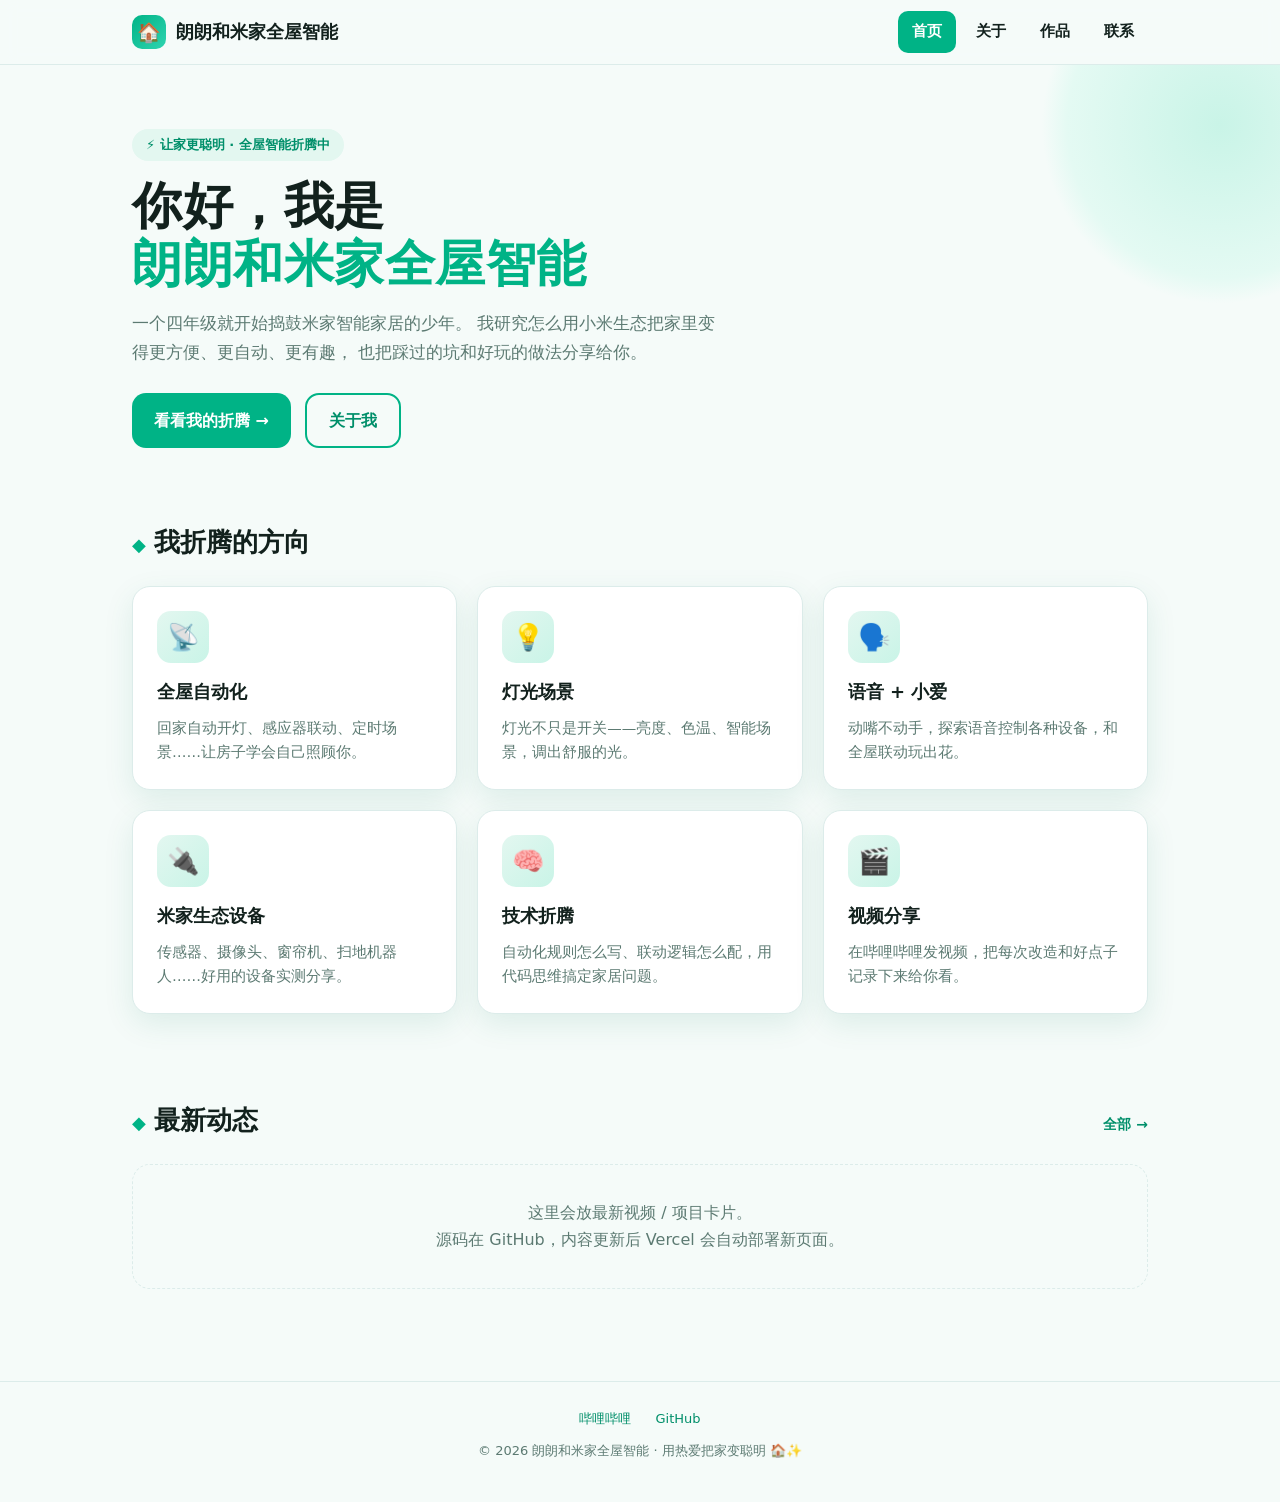
==== index.html @ b3c07362 "Add files via upload" ====
<!DOCTYPE html>
<html lang="zh-CN">
<head>
<meta charset="UTF-8">
<meta name="viewport" content="width=device-width, initial-scale=1.0">
<title>朗朗和米家全屋智能 · 首页</title>
<meta name="description" content="朗朗和米家全屋智能 —— 一个少年折腾智能家居的个人主页。让家更聪明，欢迎交流。">
<link rel="stylesheet" href="css/style.css">
<link rel="icon" href="images/favicon.svg" type="image/svg+xml">
</head>
<body>

<header class="site-head">
  <div class="wrap nav">
    <a class="brand" href="index.html">
      <span class="dot">🏠</span> 朗朗和米家全屋智能
    </a>
    <nav class="nav-links">
      <a href="index.html" class="active">首页</a>
      <a href="about.html">关于</a>
      <a href="works.html">作品</a>
      <a href="contact.html">联系</a>
    </nav>
  </div>
</header>

<section class="hero">
  <div class="wrap">
    <span class="eyebrow">⚡ 让家更聪明 · 全屋智能折腾中</span>
    <h1 class="site-title">你好，我是<br><span class="hilite">朗朗和米家全屋智能</span></h1>
    <p class="hero-desc">
      一个四年级就开始捣鼓米家智能家居的少年。
      我研究怎么用小米生态把家里变得更方便、更自动、更有趣，
      也把踩过的坑和好玩的做法分享给你。
    </p>
    <div class="hero-actions">
      <a class="btn btn-primary" href="works.html">看看我的折腾 →</a>
      <a class="btn btn-ghost" href="about.html">关于我</a>
    </div>
  </div>
</section>

<section>
  <div class="wrap">
    <div class="sec-head">
      <h2 class="sec-title">我折腾的方向</h2>
    </div>
    <div class="grid g-3">
      <div class="card">
        <div class="ico">📡</div>
        <h3>全屋自动化</h3>
        <p>回家自动开灯、感应器联动、定时场景……让房子学会自己照顾你。</p>
      </div>
      <div class="card">
        <div class="ico">💡</div>
        <h3>灯光场景</h3>
        <p>灯光不只是开关——亮度、色温、智能场景，调出舒服的光。</p>
      </div>
      <div class="card">
        <div class="ico">🗣️</div>
        <h3>语音 + 小爱</h3>
        <p>动嘴不动手，探索语音控制各种设备，和全屋联动玩出花。</p>
      </div>
      <div class="card">
        <div class="ico">🔌</div>
        <h3>米家生态设备</h3>
        <p>传感器、摄像头、窗帘机、扫地机器人……好用的设备实测分享。</p>
      </div>
      <div class="card">
        <div class="ico">🧠</div>
        <h3>技术折腾</h3>
        <p>自动化规则怎么写、联动逻辑怎么配，用代码思维搞定家居问题。</p>
      </div>
      <div class="card">
        <div class="ico">🎬</div>
        <h3>视频分享</h3>
        <p>在哔哩哔哩发视频，把每次改造和好点子记录下来给你看。</p>
      </div>
    </div>
  </div>
</section>

<section>
  <div class="wrap">
    <div class="sec-head">
      <h2 class="sec-title">最新动态</h2>
      <a class="sec-more" href="works.html">全部 →</a>
    </div>
    <div class="placeholder">
      这里会放最新视频 / 项目卡片。<br>
      源码在 GitHub，内容更新后 Vercel 会自动部署新页面。
    </div>
  </div>
</section>

<footer class="site-foot">
  <div class="wrap">
    <div class="links">
      <a href="https://space.bilibili.com/3546787713387052" target="_blank" rel="noopener">哔哩哔哩</a>
      <a href="https://github.com/" target="_blank" rel="noopener">GitHub</a>
    </div>
    <p style="margin-top:10px;">© 2026 朗朗和米家全屋智能 · 用热爱把家变聪明 🏠✨</p>
  </div>
</footer>

</body>
</html>
---- css/style.css ----
/* =========================================================
   朗朗和米家全屋智能 · 新站样式
   风格：清爽科技 · 智能家居感 · 青绿色系
   支持桌面 + 手机
   ========================================================= */

:root{
  --bg:#f5fbf9;            /* 页面背景 浅青白 */
  --card:#ffffff;
  --ink:#12211d;           /* 主文字 深青黑 */
  --muted:#5c7a72;         /* 次要文字 */
  --brand:#00b386;         /* 主色 青绿(米家系智能感) */
  --brand-dk:#008f6a;
  --accent:#ff9f43;        /* 强调 暖橙(点缀) */
  --line:#dcecea;
  --radius:18px;
  --shadow:0 10px 30px rgba(0,120,90,.10);
}
*{ margin:0; padding:0; box-sizing:border-box; }
html{ scroll-behavior:smooth; }
body{
  font-family:"PingFang SC","Microsoft YaHei","Segoe UI",system-ui,sans-serif;
  background:var(--bg); color:var(--ink); line-height:1.7;
  -webkit-font-smoothing:antialiased;
}
a{ color:var(--brand-dk); text-decoration:none; }
.wrap{ max-width:1060px; margin:0 auto; padding:0 22px; }

/* ---------- 顶栏 ---------- */
.site-head{
  position:sticky; top:0; z-index:50;
  background:rgba(245,251,249,.85);
  backdrop-filter:blur(8px);
  border-bottom:1px solid var(--line);
}
.nav{ display:flex; align-items:center; justify-content:space-between; height:64px; }
.brand{ display:flex; align-items:center; gap:10px; font-weight:800; font-size:18px; color:var(--ink); }
.brand .dot{
  width:34px;height:34px;border-radius:10px;flex:none;
  background:linear-gradient(135deg,var(--brand),#2fd4b0);
  display:grid;place-items:center;color:#fff;font-size:19px;
}
.nav-links{ display:flex; gap:6px; }
.nav-links a{
  padding:8px 14px; border-radius:10px; color:var(--ink); font-weight:600; font-size:15px;
}
.nav-links a:hover{ background:#e6f6f1; color:var(--brand-dk); }
.nav-links a.active{ background:var(--brand); color:#fff; }

/* ---------- 首页 Hero ---------- */
.hero{
  position:relative; overflow:hidden; padding:64px 0 30px;
}
.hero::before{
  content:""; position:absolute; right:-120px; top:-120px;
  width:360px;height:360px;border-radius:50%;
  background:radial-gradient(circle,#c9f4e7,#e4faf3 60%,transparent 70%);
}
.hero .wrap{ position:relative; }
.eyebrow{
  display:inline-block; padding:5px 14px; border-radius:999px;
  background:#e3f7f0; color:var(--brand-dk); font-size:13px; font-weight:700;
  margin-bottom:16px;
}
h1.site-title{
  font-size:clamp(30px,5.2vw,50px); line-height:1.16; font-weight:900; letter-spacing:.5px;
}
h1.site-title .hilite{ color:var(--brand); }
.hero-desc{ margin-top:16px; max-width:600px; color:var(--muted); font-size:17px; }
.hero-actions{ margin-top:26px; display:flex; gap:14px; flex-wrap:wrap; }
.btn{
  display:inline-flex; align-items:center; gap:8px; font-weight:700;
  padding:12px 22px; border-radius:14px; transition:.18s; cursor:pointer;
}
.btn-primary{ background:var(--brand); color:#fff; }
.btn-primary:hover{ background:var(--brand-dk); transform:translateY(-2px); }
.btn-ghost{ background:transparent; border:2px solid var(--brand); color:var(--brand-dk); }
.btn-ghost:hover{ background:#e3f7f0; }

/* ---------- 分区 ---------- */
section{ padding:42px 0; }
.sec-head{ display:flex; align-items:baseline; justify-content:space-between; margin-bottom:22px; }
h2.sec-title{ font-size:26px; font-weight:800; }
h2.sec-title::before{ content:"◆"; color:var(--brand); margin-right:8px; font-size:18px; }
.sec-more{ font-size:14px; color:var(--brand-dk); font-weight:600; }

/* ---------- 卡片网格 ---------- */
.grid{ display:grid; gap:20px; }
.g-3{ grid-template-columns:repeat(3,1fr); }
.g-2{ grid-template-columns:repeat(2,1fr); }
.card{
  background:var(--card); border:1px solid var(--line); border-radius:var(--radius);
  padding:24px; box-shadow:var(--shadow); transition:.2s;
}
.card:hover{ transform:translateY(-4px); box-shadow:0 16px 40px rgba(0,120,90,.16); }
.card .ico{
  width:52px;height:52px;border-radius:14px;
  background:linear-gradient(135deg,#e3f7f0,#c9f4e7);
  display:grid;place-items:center;font-size:26px;margin-bottom:14px;
}
.card h3{ font-size:18px; margin-bottom:8px; }
.card p{ color:var(--muted); font-size:14.5px; }
.pill{ font-size:12px; }

/* ---------- 关于 ---------- */
.about-card{ display:flex; gap:26px; align-items:flex-start; flex-wrap:wrap; }
.avatar{
  width:140px;height:140px;border-radius:50%; object-fit:cover; flex:none;
  border:4px solid var(--brand);
}
.about-txt{ flex:1; min-width:240px; }
.about-txt p{ margin-bottom:12px; }
.about-txt ul{ padding-left:20px; color:var(--muted); }
.stat-row{ display:flex; gap:18px; flex-wrap:wrap; margin-top:14px; }
.stat{ background:#fff; border:1px solid var(--line); border-radius:14px; padding:12px 18px; }
.stat b{ font-size:20px; color:var(--brand-dk); }

/* ---------- 常见区块共用 ---------- */
.tag{ display:inline-block; background:#eef7f4; color:var(--brand-dk); border-radius:8px;
  padding:2px 10px; font-size:12px; margin:0 6px 8px 0; font-weight:600; }

/* ---------- 页脚 ---------- */
.site-foot{ margin-top:50px; border-top:1px solid var(--line); padding:26px 0 40px; color:var(--muted); font-size:13px; text-align:center; }
.site-foot .links a{ margin:0 10px; }

/* ---------- 空状态 / 留言 ---------- */
.placeholder{
  border:1px dashed var(--line); border-radius:var(--radius); padding:34px; text-align:center; color:var(--muted);
}

/* 缩略卡片(视频/文章) */
.t-card .thumb{
  height:150px; border-radius:12px; margin-bottom:12px;
  background:linear-gradient(135deg,#d8f4ec,#b9ead9);
  display:grid;place-items:center;font-size:15px;color:var(--brand-dk);font-weight:600;
}

/* ---------- 手机适配 ---------- */
@media (max-width:720px){
  .g-3{ grid-template-columns:1fr; }
  .g-2{ grid-template-columns:1fr; }
  .nav-links a{ padding:8px 10px; font-size:14px; }
  .about-card{ flex-direction:column; align-items:center; text-align:center; }
  .about-txt ul{ text-align:left; }
  section{ padding:30px 0; }
}
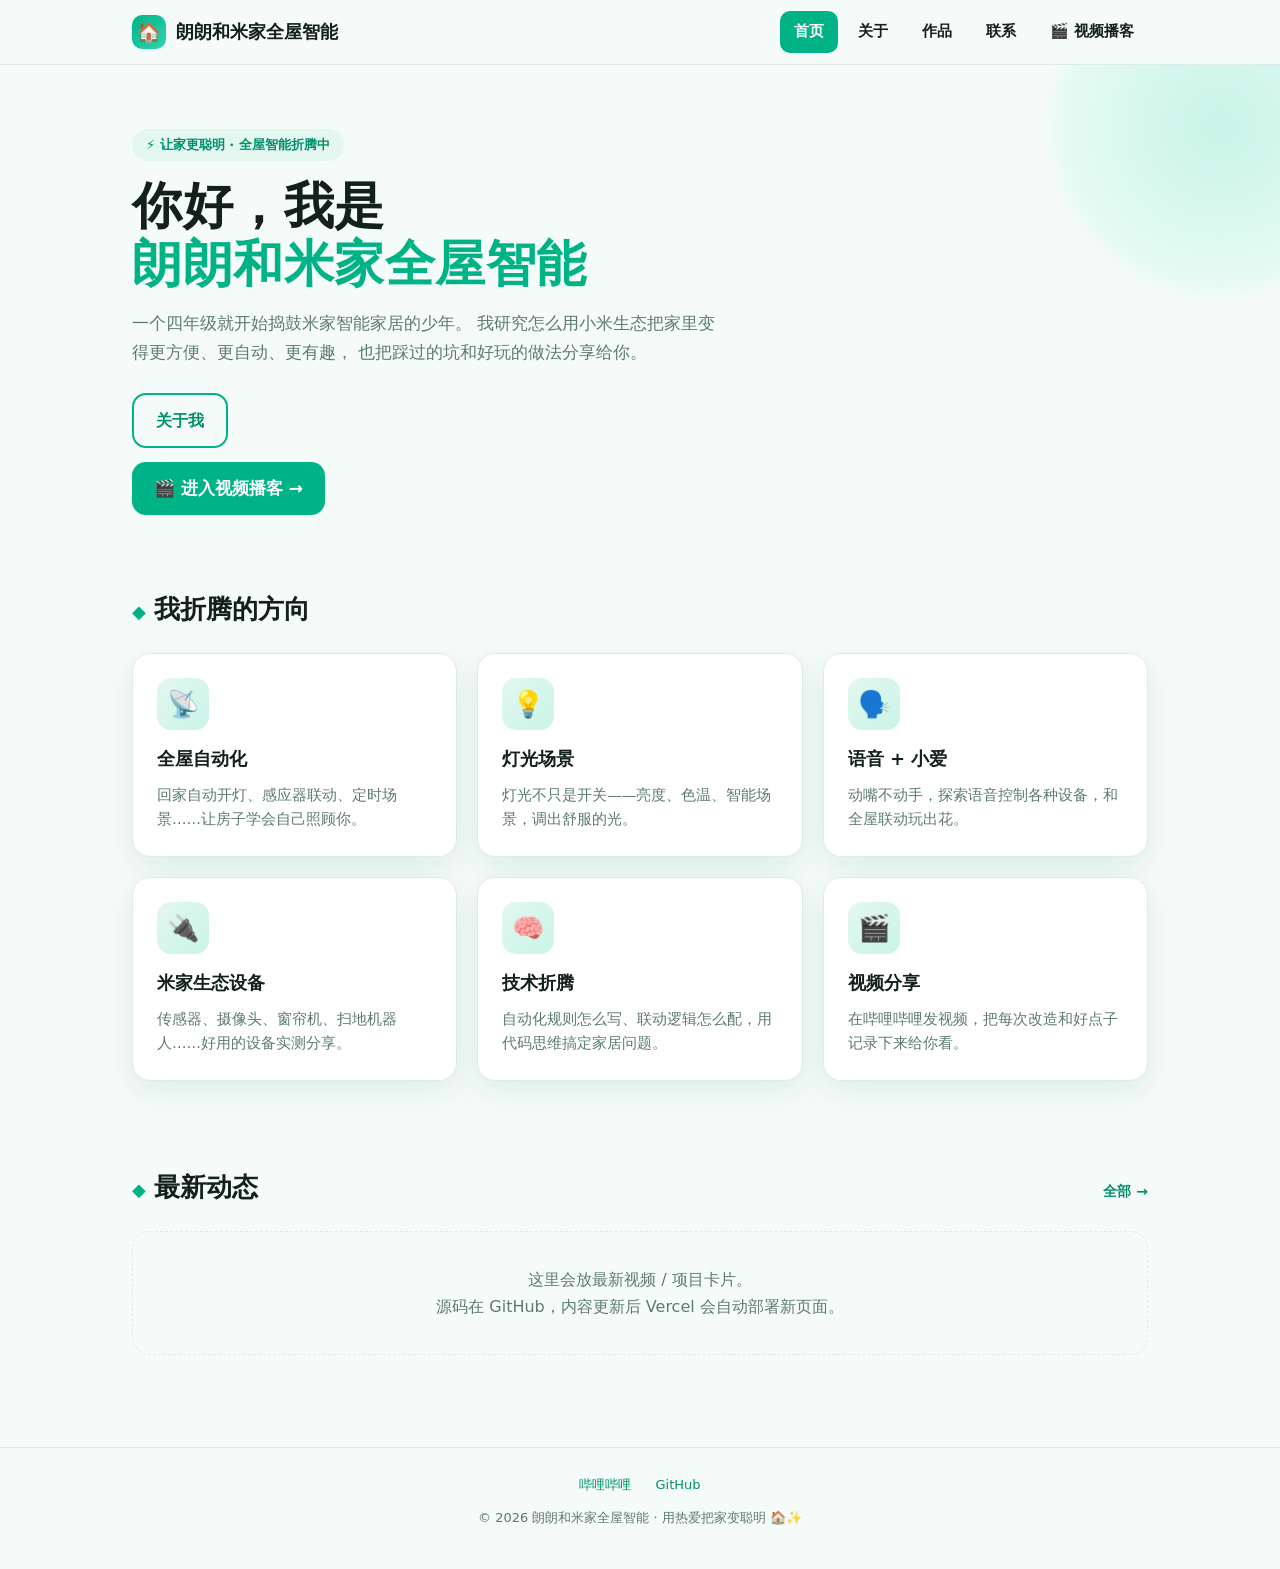
==== commit 862e5e86: "Update index.html" ====
--- a/index.html
+++ b/index.html
@@ -20,6 +20,7 @@
       <a href="about.html">关于</a>
       <a href="works.html">作品</a>
       <a href="contact.html">联系</a>
+      <a href="https://www.blog-lang0768.cc.cd" target="_blank" rel="noopener">🎬 视频播客</a>
     </nav>
   </div>
 </header>
@@ -34,8 +35,10 @@
       也把踩过的坑和好玩的做法分享给你。
     </p>
     <div class="hero-actions">
-      <a class="btn btn-primary" href="works.html">看看我的折腾 →</a>
       <a class="btn btn-ghost" href="about.html">关于我</a>
+    </div>
+    <div style="margin-top:14px;">
+      <a class="btn btn-primary" href="https://www.blog-lang0768.cc.cd" target="_blank" rel="noopener" style="font-size:17px;">🎬 进入视频播客 →</a>
     </div>
   </div>
 </section>
@@ -105,3 +108,4 @@
 
 </body>
 </html>
+
